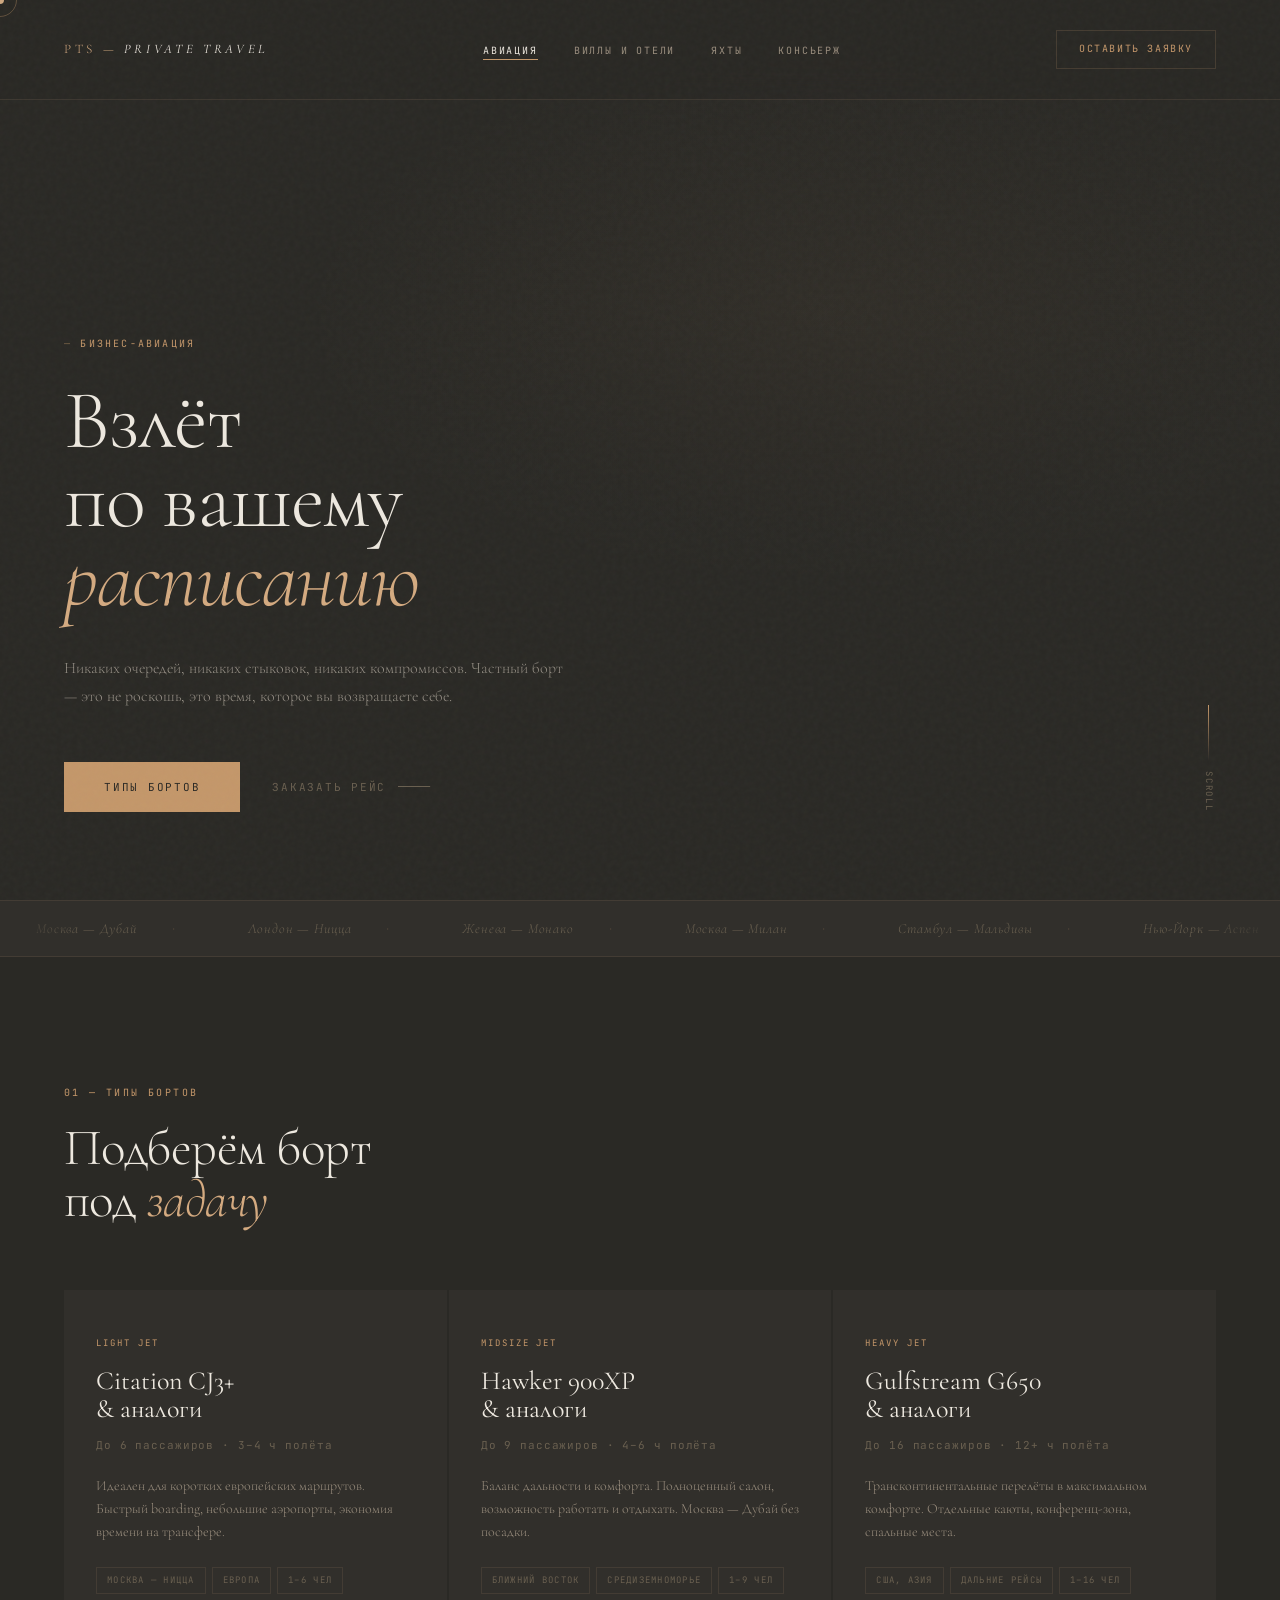
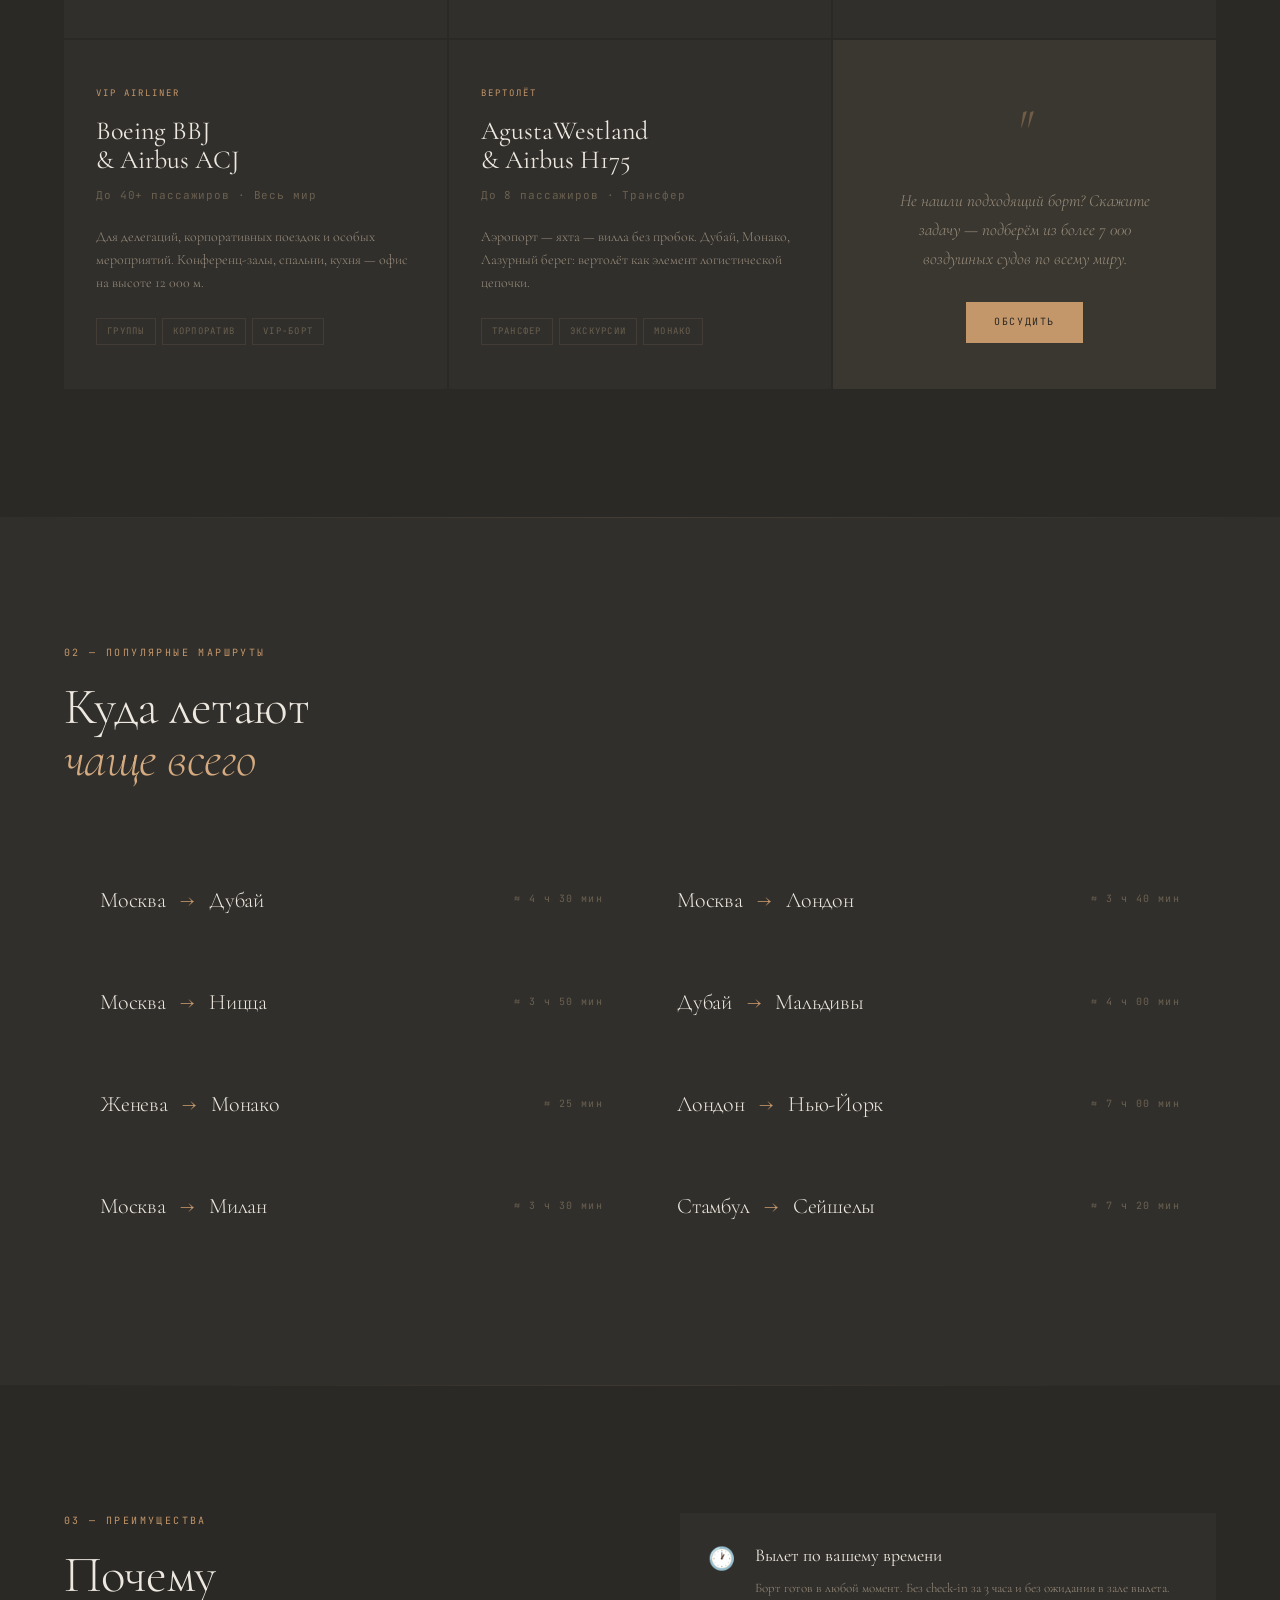
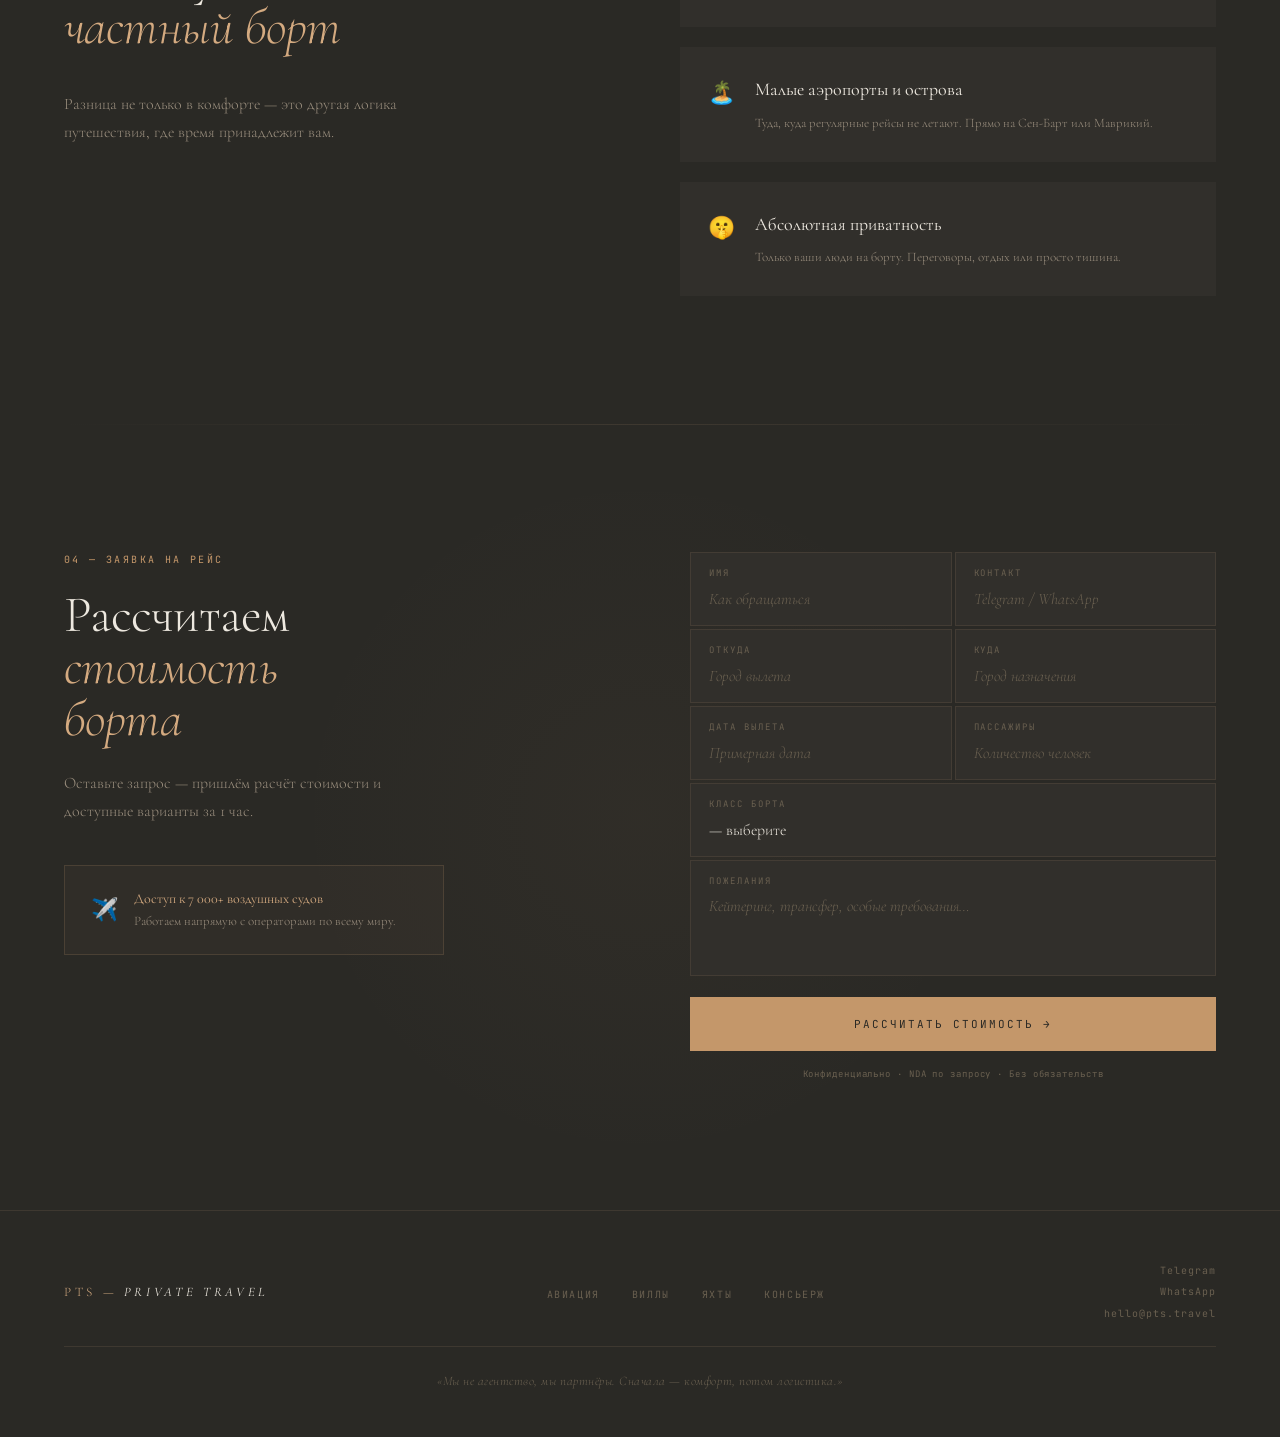
==== aviation.html @ 1ba2e98f "fix hero section" ====
<!DOCTYPE html>
<html lang="ru">
<head>
<meta charset="UTF-8">
<meta name="viewport" content="width=device-width, initial-scale=1.0">
<title>Бизнес-авиация — Private Travel Services</title>
<link rel="stylesheet" href="style.css">
<style>
  .jets-grid {
    display: grid;
    grid-template-columns: repeat(3, 1fr);
    gap: 2px;
    margin-top: 64px;
  }
  .jet-card {
    padding: 44px 32px;
    background: var(--bg2);
    border-top: 2px solid transparent;
    transition: all .4s;
    position: relative;
    overflow: hidden;
  }
  .jet-card::before {
    content: '';
    position: absolute; inset: 0;
    background: radial-gradient(ellipse at 50% 0%, rgba(196,151,106,.06) 0%, transparent 60%);
    opacity: 0; transition: opacity .4s;
  }
  .jet-card:hover { border-top-color: var(--honey); background: var(--bg3); }
  .jet-card:hover::before { opacity: 1; }
  .jet-class {
    font-family: var(--mono);
    font-size: 9px; letter-spacing: .22em;
    text-transform: uppercase;
    color: var(--honey);
    margin-bottom: 16px; display: block;
  }
  .jet-name {
    font-family: var(--serif);
    font-size: 26px; font-weight: 400;
    color: var(--cream-light);
    margin-bottom: 12px; line-height: 1.1;
  }
  .jet-spec {
    font-family: var(--mono);
    font-size: 11px; letter-spacing: .08em;
    color: var(--text-dim);
    margin-bottom: 20px;
  }
  .jet-desc {
    font-size: 14px; font-weight: 300;
    color: var(--text-muted);
    line-height: 1.65;
  }
  .jet-tags {
    display: flex; flex-wrap: wrap; gap: 6px;
    margin-top: 24px;
  }
  .jet-tag {
    font-family: var(--mono);
    font-size: 9px; letter-spacing: .14em;
    text-transform: uppercase;
    color: var(--text-dim);
    border: 1px solid var(--border-dim);
    padding: 5px 10px;
  }
  .routes-grid {
    display: grid;
    grid-template-columns: repeat(2, 1fr);
    gap: 2px;
    margin-top: 64px;
  }
  .route-item {
    padding: 32px 36px;
    background: var(--bg2);
    display: flex; align-items: center;
    justify-content: space-between;
    gap: 20px;
    transition: background .3s;
  }
  .route-item:hover { background: var(--bg3); }
  .route-cities {
    font-family: var(--serif);
    font-size: 22px; font-weight: 300;
    color: var(--cream-light);
    letter-spacing: -.01em;
  }
  .route-cities span {
    color: var(--honey); margin: 0 10px;
    font-style: italic;
  }
  .route-time {
    font-family: var(--mono);
    font-size: 10px; letter-spacing: .14em;
    color: var(--text-dim); white-space: nowrap;
  }
  @media (max-width: 900px) {
    .jets-grid { grid-template-columns: 1fr 1fr; }
    .routes-grid { grid-template-columns: 1fr; }
  }
  @media (max-width: 600px) {
    .jets-grid { grid-template-columns: 1fr; }
  }
</style>
</head>
<body>

<div class="cursor" id="cursor"></div>
<div class="cursor-ring" id="cursor-ring"></div>

<nav id="main-nav">
  <a href="index.html" class="nav-logo">PTS &mdash; <span>Private Travel</span></a>
  <ul class="nav-links">
    <li><a href="aviation.html">Авиация</a></li>
    <li><a href="villas.html">Виллы и отели</a></li>
    <li><a href="yachts.html">Яхты</a></li>
    <li><a href="concierge.html">Консьерж</a></li>
  </ul>
  <a href="#form" class="nav-cta">Оставить заявку</a>
</nav>

<!-- HERO -->
<section class="hero">
  <div class="hero-bg" style="background-image: url('https://images.unsplash.com/photo-1540962351504-03099e0a754b?w=1920&q=80');"></div>
  <span class="hero-label">Бизнес-авиация</span>
  <h1 class="hero-title">Взлёт<br>по вашему<br><em>расписанию</em></h1>
  <p class="hero-sub">Никаких очередей, никаких стыковок, никаких компромиссов. Частный борт — это не роскошь, это время, которое вы возвращаете себе.</p>
  <div class="hero-actions">
    <a href="#jets" class="btn-primary">Типы бортов</a>
    <a href="#form" class="btn-ghost">Заказать рейс</a>
  </div>
  <div class="hero-scroll-indicator">
    <div class="scroll-line"></div>
    <span>Scroll</span>
  </div>
</section>

<div class="marquee-band">
  <div class="marquee-track">
    <span class="marquee-item">Москва — Дубай</span>
    <span class="marquee-item">Лондон — Ницца</span>
    <span class="marquee-item">Женева — Монако</span>
    <span class="marquee-item">Москва — Милан</span>
    <span class="marquee-item">Стамбул — Мальдивы</span>
    <span class="marquee-item">Нью-Йорк — Аспен</span>
    <span class="marquee-item">Москва — Дубай</span>
    <span class="marquee-item">Лондон — Ницца</span>
    <span class="marquee-item">Женева — Монако</span>
    <span class="marquee-item">Москва — Милан</span>
    <span class="marquee-item">Стамбул — Мальдивы</span>
    <span class="marquee-item">Нью-Йорк — Аспен</span>
  </div>
</div>

<!-- JETS -->
<section class="section" id="jets">
  <div class="reveal">
    <span class="section-label">01 &mdash; Типы бортов</span>
    <h2 class="section-title">Подберём борт<br>под <em>задачу</em></h2>
  </div>
  <div class="jets-grid" data-stagger>

    <div class="jet-card reveal">
      <span class="jet-class">Light Jet</span>
      <div class="jet-name">Citation CJ3+<br>& аналоги</div>
      <div class="jet-spec">До 6 пассажиров · 3–4 ч полёта</div>
      <p class="jet-desc">Идеален для коротких европейских маршрутов. Быстрый boarding, небольшие аэропорты, экономия времени на трансфере.</p>
      <div class="jet-tags">
        <span class="jet-tag">Москва — Ницца</span>
        <span class="jet-tag">Европа</span>
        <span class="jet-tag">1–6 чел</span>
      </div>
    </div>

    <div class="jet-card reveal">
      <span class="jet-class">Midsize Jet</span>
      <div class="jet-name">Hawker 900XP<br>& аналоги</div>
      <div class="jet-spec">До 9 пассажиров · 4–6 ч полёта</div>
      <p class="jet-desc">Баланс дальности и комфорта. Полноценный салон, возможность работать и отдыхать. Москва — Дубай без посадки.</p>
      <div class="jet-tags">
        <span class="jet-tag">Ближний Восток</span>
        <span class="jet-tag">Средиземноморье</span>
        <span class="jet-tag">1–9 чел</span>
      </div>
    </div>

    <div class="jet-card reveal">
      <span class="jet-class">Heavy Jet</span>
      <div class="jet-name">Gulfstream G650<br>& аналоги</div>
      <div class="jet-spec">До 16 пассажиров · 12+ ч полёта</div>
      <p class="jet-desc">Трансконтинентальные перелёты в максимальном комфорте. Отдельные каюты, конференц-зона, спальные места.</p>
      <div class="jet-tags">
        <span class="jet-tag">США, Азия</span>
        <span class="jet-tag">Дальние рейсы</span>
        <span class="jet-tag">1–16 чел</span>
      </div>
    </div>

    <div class="jet-card reveal">
      <span class="jet-class">VIP Airliner</span>
      <div class="jet-name">Boeing BBJ<br>& Airbus ACJ</div>
      <div class="jet-spec">До 40+ пассажиров · Весь мир</div>
      <p class="jet-desc">Для делегаций, корпоративных поездок и особых мероприятий. Конференц-залы, спальни, кухня — офис на высоте 12 000 м.</p>
      <div class="jet-tags">
        <span class="jet-tag">Группы</span>
        <span class="jet-tag">Корпоратив</span>
        <span class="jet-tag">VIP-борт</span>
      </div>
    </div>

    <div class="jet-card reveal">
      <span class="jet-class">Вертолёт</span>
      <div class="jet-name">AgustaWestland<br>& Airbus H175</div>
      <div class="jet-spec">До 8 пассажиров · Трансфер</div>
      <p class="jet-desc">Аэропорт — яхта — вилла без пробок. Дубай, Монако, Лазурный берег: вертолёт как элемент логистической цепочки.</p>
      <div class="jet-tags">
        <span class="jet-tag">Трансфер</span>
        <span class="jet-tag">Экскурсии</span>
        <span class="jet-tag">Монако</span>
      </div>
    </div>

    <div class="jet-card reveal" style="background:var(--bg3);display:flex;flex-direction:column;justify-content:center;align-items:center;text-align:center;min-height:280px;">
      <div style="font-family:var(--serif);font-size:48px;font-style:italic;color:var(--honey);opacity:.4;margin-bottom:20px;">"</div>
      <p style="font-family:var(--serif);font-size:17px;font-weight:300;font-style:italic;color:var(--text-muted);line-height:1.7;padding:0 20px;">Не нашли подходящий борт? Скажите задачу — подберём из более 7 000 воздушных судов по всему миру.</p>
      <a href="#form" class="btn-primary" style="margin-top:28px;font-size:10px;padding:12px 28px;">Обсудить</a>
    </div>

  </div>
</section>

<!-- ROUTES -->
<section class="section section-alt" id="routes">
  <div class="reveal">
    <span class="section-label">02 &mdash; Популярные маршруты</span>
    <h2 class="section-title">Куда летают<br><em>чаще всего</em></h2>
  </div>
  <div class="routes-grid" data-stagger>
    <div class="route-item reveal"><div class="route-cities">Москва <span>→</span> Дубай</div><div class="route-time">≈ 4 ч 30 мин</div></div>
    <div class="route-item reveal"><div class="route-cities">Москва <span>→</span> Лондон</div><div class="route-time">≈ 3 ч 40 мин</div></div>
    <div class="route-item reveal"><div class="route-cities">Москва <span>→</span> Ницца</div><div class="route-time">≈ 3 ч 50 мин</div></div>
    <div class="route-item reveal"><div class="route-cities">Дубай <span>→</span> Мальдивы</div><div class="route-time">≈ 4 ч 00 мин</div></div>
    <div class="route-item reveal"><div class="route-cities">Женева <span>→</span> Монако</div><div class="route-time">≈ 25 мин</div></div>
    <div class="route-item reveal"><div class="route-cities">Лондон <span>→</span> Нью-Йорк</div><div class="route-time">≈ 7 ч 00 мин</div></div>
    <div class="route-item reveal"><div class="route-cities">Москва <span>→</span> Милан</div><div class="route-time">≈ 3 ч 30 мин</div></div>
    <div class="route-item reveal"><div class="route-cities">Стамбул <span>→</span> Сейшелы</div><div class="route-time">≈ 7 ч 20 мин</div></div>
  </div>
</section>

<!-- ADVANTAGES -->
<section class="section" id="adv">
  <div style="display:grid;grid-template-columns:1fr 1fr;gap:80px;align-items:start;" class="reveal">
    <div>
      <span class="section-label">03 &mdash; Преимущества</span>
      <h2 class="section-title" style="margin-bottom:36px;">Почему<br><em>частный борт</em></h2>
      <p style="font-size:16px;font-weight:300;color:var(--text-muted);line-height:1.75;max-width:380px;">Разница не только в комфорте — это другая логика путешествия, где время принадлежит вам.</p>
    </div>
    <div style="display:flex;flex-direction:column;gap:20px;">
      <div style="display:flex;gap:20px;align-items:flex-start;padding:28px;background:var(--bg2);">
        <div style="font-size:22px;flex-shrink:0;">🕐</div>
        <div>
          <div style="font-family:var(--serif);font-size:18px;color:var(--cream-light);margin-bottom:8px;">Вылет по вашему времени</div>
          <div style="font-size:13px;font-weight:300;color:var(--text-muted);line-height:1.6;">Борт готов в любой момент. Без check-in за 3 часа и без ожидания в зале вылета.</div>
        </div>
      </div>
      <div style="display:flex;gap:20px;align-items:flex-start;padding:28px;background:var(--bg2);">
        <div style="font-size:22px;flex-shrink:0;">🏝️</div>
        <div>
          <div style="font-family:var(--serif);font-size:18px;color:var(--cream-light);margin-bottom:8px;">Малые аэропорты и острова</div>
          <div style="font-size:13px;font-weight:300;color:var(--text-muted);line-height:1.6;">Туда, куда регулярные рейсы не летают. Прямо на Сен-Барт или Маврикий.</div>
        </div>
      </div>
      <div style="display:flex;gap:20px;align-items:flex-start;padding:28px;background:var(--bg2);">
        <div style="font-size:22px;flex-shrink:0;">🤫</div>
        <div>
          <div style="font-family:var(--serif);font-size:18px;color:var(--cream-light);margin-bottom:8px;">Абсолютная приватность</div>
          <div style="font-size:13px;font-weight:300;color:var(--text-muted);line-height:1.6;">Только ваши люди на борту. Переговоры, отдых или просто тишина.</div>
        </div>
      </div>
    </div>
  </div>
</section>

<!-- FORM -->
<section class="form-section" id="form">
  <div class="form-layout">
    <div class="form-left reveal">
      <span class="section-label">04 &mdash; Заявка на рейс</span>
      <h2 class="section-title">Рассчитаем<br><em>стоимость<br>борта</em></h2>
      <p>Оставьте запрос — пришлём расчёт стоимости и доступные варианты за 1 час.</p>
      <div class="form-badge">
        <div class="form-badge-icon">✈️</div>
        <div class="form-badge-text">
          <strong>Доступ к 7 000+ воздушных судов</strong>
          Работаем напрямую с операторами по всему миру.
        </div>
      </div>
    </div>
    <div>
      <form id="contactForm">
        <div class="form-row">
          <div class="field-group">
            <label class="field-label" for="name">Имя</label>
            <input type="text" id="name" name="name" placeholder="Как обращаться" required>
          </div>
          <div class="field-group">
            <label class="field-label" for="contact">Контакт</label>
            <input type="text" id="contact" name="contact" placeholder="Telegram / WhatsApp" required>
          </div>
        </div>
        <div class="form-row">
          <div class="field-group">
            <label class="field-label" for="from">Откуда</label>
            <input type="text" id="from" name="from" placeholder="Город вылета">
          </div>
          <div class="field-group">
            <label class="field-label" for="to">Куда</label>
            <input type="text" id="to" name="to" placeholder="Город назначения">
          </div>
        </div>
        <div class="form-row">
          <div class="field-group">
            <label class="field-label" for="dates">Дата вылета</label>
            <input type="text" id="dates" name="dates" placeholder="Примерная дата">
          </div>
          <div class="field-group">
            <label class="field-label" for="pax">Пассажиры</label>
            <input type="text" id="pax" name="pax" placeholder="Количество человек">
          </div>
        </div>
        <div class="field-group">
          <label class="field-label" for="jclass">Класс борта</label>
          <select id="jclass" name="jclass">
            <option value="" disabled selected>— выберите</option>
            <option>Light Jet (до 6 чел)</option>
            <option>Midsize Jet (до 9 чел)</option>
            <option>Heavy Jet (до 16 чел)</option>
            <option>VIP Airliner (16+)</option>
            <option>Вертолёт</option>
            <option>Помогите подобрать</option>
          </select>
        </div>
        <div class="field-group">
          <label class="field-label" for="wishes">Пожелания</label>
          <textarea id="wishes" name="wishes" placeholder="Кейтеринг, трансфер, особые требования…"></textarea>
        </div>
        <button type="submit" class="btn-submit">Рассчитать стоимость →</button>
        <p class="form-fine">Конфиденциально · NDA по запросу · Без обязательств</p>
      </form>
      <div class="form-success" id="formSuccess">
        <h3>Заявка принята</h3>
        <p>Менеджер свяжется с вами в течение часа.<br>Спасибо, что выбрали нас.</p>
      </div>
    </div>
  </div>
</section>

<!-- FOOTER -->
<footer>
  <a href="index.html" class="footer-logo">PTS &mdash; <span>Private Travel</span></a>
  <ul class="footer-nav">
    <li><a href="aviation.html">Авиация</a></li>
    <li><a href="villas.html">Виллы</a></li>
    <li><a href="yachts.html">Яхты</a></li>
    <li><a href="concierge.html">Консьерж</a></li>
  </ul>
  <div class="footer-contacts">
    <a href="https://t.me/pts">Telegram</a>
    <a href="https://wa.me/79000000000">WhatsApp</a>
    <a href="mailto:hello@pts.travel">hello@pts.travel</a>
  </div>
  <p class="footer-tagline">«Мы не агентство, мы партнёры. Сначала — комфорт, потом логистика.»</p>
</footer>

<script src="shared.js"></script>
</body>
</html>
---- style.css ----
/* =============================================
   PTS — Private Travel Services
   Shared Design System
   Palette: Charcoal / Warm Brown / Dark Mocha / Honey / Cream
   ============================================= */

@import url('https://fonts.googleapis.com/css2?family=Cormorant+Garamond:ital,wght@0,300;0,400;0,600;1,300;1,400;1,600&family=Tenor+Sans&family=JetBrains+Mono:wght@300;400&display=swap');

:root {
  /* Palette from image */
  --charcoal:   #2f2e2b;
  --mocha:      #4a3f32;
  --brown:      #7a6550;
  --honey:      #c4976a;
  --cream:      #d8cfc2;
  --cream-light:#ede8df;

  /* Semantic */
  --bg:         #2a2925;
  --bg2:        #312f2b;
  --bg3:        #3a3730;
  --surface:    #403d37;
  --accent:     var(--honey);
  --accent-lt:  #d4aa80;
  --text:       var(--cream-light);
  --text-muted: #9a8e7e;
  --text-dim:   #6a6050;
  --border:     rgba(196,151,106,0.18);
  --border-dim: rgba(122,101,80,0.25);

  /* Type */
  --serif: 'Cormorant Garamond', Georgia, serif;
  --sans:  'Tenor Sans', sans-serif;
  --mono:  'JetBrains Mono', monospace;
}

*, *::before, *::after { box-sizing: border-box; margin: 0; padding: 0; }
html { scroll-behavior: smooth; }

body {
  background: var(--bg);
  color: var(--text);
  font-family: var(--serif);
  font-size: 18px;
  line-height: 1.65;
  overflow-x: hidden;
  cursor: none;
}

/* CURSOR */
.cursor {
  position: fixed;
  width: 8px; height: 8px;
  background: var(--honey);
  border-radius: 50%;
  pointer-events: none;
  z-index: 9999;
  transform: translate(-50%,-50%);
  transition: width .25s, height .25s;
  mix-blend-mode: screen;
}
.cursor-ring {
  position: fixed;
  width: 34px; height: 34px;
  border: 1px solid rgba(196,151,106,.35);
  border-radius: 50%;
  pointer-events: none;
  z-index: 9998;
  transform: translate(-50%,-50%);
}

/* NOISE */
body::before {
  content: '';
  position: fixed; inset: 0;
  background-image: url("data:image/svg+xml,%3Csvg viewBox='0 0 200 200' xmlns='http://www.w3.org/2000/svg'%3E%3Cfilter id='n'%3E%3CfeTurbulence type='fractalNoise' baseFrequency='.85' numOctaves='4' stitchTiles='stitch'/%3E%3C/filter%3E%3Crect width='100%25' height='100%25' filter='url(%23n)'/%3E%3C/svg%3E");
  opacity: .028;
  pointer-events: none;
  z-index: 9000;
}

/* ── NAV ── */
nav {
  position: fixed;
  top: 0; left: 0; right: 0;
  z-index: 200;
  display: flex;
  align-items: center;
  justify-content: space-between;
  padding: 30px 64px;
  transition: background .4s, padding .4s, border-color .4s, backdrop-filter .4s;
  border-bottom: 1px solid var(--border-dim);
  background: rgba(42,41,37,.6);
  backdrop-filter: blur(14px);
}
nav.scrolled {
  background: rgba(42,41,37,.94);
  backdrop-filter: blur(24px);
  padding: 18px 64px;
  border-bottom-color: rgba(122,101,80,.45);
}

.nav-logo {
  font-family: var(--serif);
  font-size: 13px;
  font-weight: 300;
  letter-spacing: .28em;
  text-transform: uppercase;
  color: var(--accent-lt);
  text-decoration: none;
  line-height: 1;
}
.nav-logo span { font-style: italic; color: var(--cream-light); font-weight: 400; }

.nav-links {
  display: flex;
  align-items: center;
  gap: 36px;
  list-style: none;
}
.nav-links a {
  font-family: var(--mono);
  font-size: 10px;
  letter-spacing: .18em;
  text-transform: uppercase;
  color: var(--text-muted);
  text-decoration: none;
  transition: color .3s;
  position: relative;
}
.nav-links a::after {
  content: '';
  position: absolute;
  bottom: -3px; left: 0;
  width: 0; height: 1px;
  background: var(--honey);
  transition: width .3s;
}
.nav-links a:hover, .nav-links a.active { color: var(--cream-light); }
.nav-links a:hover::after, .nav-links a.active::after { width: 100%; }

.nav-cta {
  font-family: var(--mono);
  font-size: 10px;
  letter-spacing: .16em;
  text-transform: uppercase;
  color: var(--honey);
  text-decoration: none;
  border: 1px solid var(--border);
  padding: 10px 22px;
  transition: all .3s;
  position: relative;
  overflow: hidden;
}
.nav-cta::before {
  content: '';
  position: absolute; inset: 0;
  background: var(--honey);
  transform: translateX(-100%);
  transition: transform .3s ease;
  z-index: -1;
}
.nav-cta:hover { color: var(--bg); }
.nav-cta:hover::before { transform: translateX(0); }

/* HAMBURGER mobile */
.nav-burger {
  display: none;
  flex-direction: column;
  gap: 5px;
  cursor: none;
  padding: 4px;
}
.nav-burger span {
  display: block; width: 24px; height: 1px;
  background: var(--text-muted);
  transition: all .3s;
}

/* ── HERO ── */
.hero {
  position: relative;
  height: 100vh; min-height: 680px;
  display: flex; flex-direction: column;
  justify-content: flex-end;
  padding: 0 64px 88px;
  overflow: hidden;
}
.hero-bg {
  position: absolute; inset: 0;
  background-size: cover;
  background-position: center;
  background-repeat: no-repeat;
}
.hero-bg::after {
  content: '';
  position: absolute; inset: 0;
  background:
    linear-gradient(180deg, rgba(42,41,37,.25) 0%, rgba(42,41,37,.1) 35%, rgba(42,41,37,.6) 70%, var(--bg) 100%),
    radial-gradient(ellipse 70% 50% at 65% 35%, rgba(196,151,106,.05) 0%, transparent 60%);
}

.hero-label {
  font-family: var(--mono);
  font-size: 10px;
  letter-spacing: .22em;
  text-transform: uppercase;
  color: var(--honey);
  margin-bottom: 28px;
  opacity: 0;
  animation: fadeUp .8s .3s forwards;
}
.hero-label::before { content: '— '; opacity: .5; }

.hero-title {
  font-family: var(--serif);
  font-size: clamp(48px, 6.5vw, 104px);
  font-weight: 300;
  line-height: .95;
  letter-spacing: -.015em;
  color: var(--cream-light);
  margin-bottom: 36px;
  max-width: 780px;
  opacity: 0;
  animation: fadeUp .9s .5s forwards;
}
.hero-title em { font-style: italic; color: var(--accent-lt); }

.hero-sub {
  font-size: 16px;
  font-weight: 300;
  line-height: 1.75;
  color: rgba(216,207,194,.6);
  max-width: 500px;
  margin-bottom: 52px;
  opacity: 0;
  animation: fadeUp .9s .7s forwards;
}

.hero-actions {
  display: flex; align-items: center; gap: 32px;
  opacity: 0;
  animation: fadeUp .9s .9s forwards;
}

.btn-primary {
  display: inline-block;
  font-family: var(--mono);
  font-size: 11px;
  letter-spacing: .16em;
  text-transform: uppercase;
  color: var(--bg);
  background: var(--honey);
  text-decoration: none;
  padding: 16px 40px;
  transition: all .3s;
}
.btn-primary:hover { background: var(--accent-lt); transform: translateY(-2px); }

.btn-ghost {
  font-family: var(--mono);
  font-size: 11px;
  letter-spacing: .16em;
  text-transform: uppercase;
  color: var(--text-dim);
  text-decoration: none;
  display: flex; align-items: center; gap: 12px;
  transition: color .3s;
}
.btn-ghost:hover { color: var(--cream); }
.btn-ghost::after {
  content: '';
  display: block; width: 48px; height: 1px;
  background: currentColor;
  transform: scaleX(.67);
  transform-origin: left center;
  transition: transform .3s;
}
.btn-ghost:hover::after { transform: scaleX(1); }

.hero-scroll-indicator {
  position: absolute;
  right: 64px; bottom: 88px;
  display: flex; flex-direction: column; align-items: center; gap: 10px;
  opacity: 0;
  animation: fadeIn 1s 1.2s forwards;
}
.hero-scroll-indicator span {
  font-family: var(--mono);
  font-size: 9px;
  letter-spacing: .2em;
  text-transform: uppercase;
  color: var(--text-dim);
  writing-mode: vertical-rl;
}
.scroll-line {
  width: 1px; height: 56px;
  background: linear-gradient(to bottom, var(--honey), transparent);
  animation: scrollPulse 2s ease-in-out infinite;
}

/* ── MARQUEE ── */
.marquee-band {
  overflow: hidden;
  border-top: 1px solid var(--border-dim);
  border-bottom: 1px solid var(--border-dim);
  padding: 16px 0;
  background: var(--bg2);
  position: relative;
}
.marquee-band::before,
.marquee-band::after {
  content: '';
  position: absolute; top: 0; bottom: 0;
  width: 80px; z-index: 2; pointer-events: none;
}
.marquee-band::before { left: 0; background: linear-gradient(to right, var(--bg2), transparent); }
.marquee-band::after  { right: 0; background: linear-gradient(to left,  var(--bg2), transparent); }

.marquee-track {
  display: flex; gap: 0;
  animation: marquee 32s linear infinite;
  width: max-content;
}
.marquee-item {
  white-space: nowrap;
  font-family: var(--serif);
  font-style: italic;
  font-size: 14px;
  font-weight: 300;
  color: var(--text-dim);
  letter-spacing: .06em;
  padding: 0 36px;
  display: flex; align-items: center; gap: 36px;
}
.marquee-item::after {
  content: '◆';
  font-size: 5px;
  color: var(--honey);
  opacity: .5;
}

/* ── SECTION COMMONS ── */
.section {
  padding: 128px 64px;
  position: relative;
}
.section + .section::before,
.section-sep::before {
  content: '';
  position: absolute;
  top: 0; left: 64px; right: 64px;
  height: 1px;
  background: linear-gradient(to right, transparent, var(--border-dim), transparent);
}
.section-alt { background: var(--bg2); }
.section-alt::before { left: 0 !important; right: 0 !important; }

.section-label {
  display: block;
  font-family: var(--mono);
  font-size: 10px;
  letter-spacing: .24em;
  text-transform: uppercase;
  color: var(--honey);
  margin-bottom: 20px;
}
.section-title {
  font-family: var(--serif);
  font-size: clamp(36px, 4vw, 68px);
  font-weight: 300;
  line-height: 1.02;
  letter-spacing: -.01em;
  color: var(--cream-light);
}
.section-title em { font-style: italic; color: var(--accent-lt); }

/* ── SERVICES GRID (index) ── */
.services-grid {
  display: grid;
  grid-template-columns: repeat(4, 1fr);
  gap: 2px;
  margin-top: 72px;
}
.service-card {
  position: relative;
  padding: 52px 36px 44px;
  background: var(--bg2);
  border-top: 2px solid transparent;
  transition: all .4s;
  text-decoration: none;
  display: flex; flex-direction: column;
  min-height: 340px;
  overflow: hidden;
}
.service-card::before {
  content: '';
  position: absolute; inset: 0;
  background: radial-gradient(ellipse at 50% 0%, rgba(196,151,106,.07) 0%, transparent 65%);
  opacity: 0; transition: opacity .4s;
}
.service-card:hover { border-top-color: var(--honey); background: var(--bg3); }
.service-card:hover::before { opacity: 1; }

.service-card-num {
  font-family: var(--mono);
  font-size: 10px;
  letter-spacing: .2em;
  color: var(--text-dim);
  margin-bottom: 36px;
}
.service-card-icon {
  font-size: 32px;
  margin-bottom: 20px;
  display: block;
}
.service-card-name {
  font-family: var(--serif);
  font-size: 24px;
  font-weight: 400;
  color: var(--cream-light);
  margin-bottom: 16px;
  line-height: 1.15;
}
.service-card-desc {
  font-size: 14px;
  font-weight: 300;
  color: var(--text-muted);
  line-height: 1.65;
  flex: 1;
}
.service-card-link {
  margin-top: 32px;
  font-family: var(--mono);
  font-size: 10px;
  letter-spacing: .16em;
  text-transform: uppercase;
  color: var(--honey);
  display: flex; align-items: center; gap: 10px;
  transition: gap .3s;
}
.service-card:hover .service-card-link { gap: 18px; }
.service-card-link::after { content: '→'; }

/* ── WHY GRID ── */
.why-grid {
  display: grid;
  grid-template-columns: repeat(3, 1fr);
  gap: 2px;
  margin-top: 64px;
}
.why-item {
  padding: 40px 32px;
  background: var(--bg);
  transition: background .3s;
}
.why-item:hover { background: var(--bg3); }
.why-item svg { width: 28px; height: 28px; margin-bottom: 20px; }
.why-item-title {
  font-family: var(--serif);
  font-size: 18px;
  font-weight: 400;
  color: var(--cream-light);
  margin-bottom: 10px;
}
.why-item-text {
  font-size: 13px;
  font-weight: 300;
  color: var(--text-muted);
  line-height: 1.6;
}

/* ── FORM SECTION ── */
.form-section {
  padding: 128px 64px;
  position: relative;
  overflow: hidden;
}
.form-section::before {
  content: '';
  position: absolute; top: 0; left: 64px; right: 64px;
  height: 1px;
  background: linear-gradient(to right, transparent, var(--border-dim), transparent);
}
.form-section::after {
  content: '';
  position: absolute;
  top: 50%; left: 50%;
  transform: translate(-50%,-50%);
  width: 700px; height: 700px;
  background: radial-gradient(circle, rgba(196,151,106,.04) 0%, transparent 70%);
  pointer-events: none;
}

.form-layout {
  display: grid;
  grid-template-columns: 1fr 1fr;
  gap: 100px;
  align-items: start;
}

.form-left { position: relative; z-index: 1; }
.form-left .section-title { margin-bottom: 24px; }
.form-left p {
  font-size: 16px; font-weight: 300;
  color: var(--text-muted);
  line-height: 1.75;
  margin-bottom: 40px;
  max-width: 380px;
}

.form-badge {
  display: flex; align-items: center; gap: 16px;
  padding: 22px 26px;
  border: 1px solid var(--border);
  background: rgba(196,151,106,.04);
  max-width: 380px;
}
.form-badge-icon { font-size: 22px; flex-shrink: 0; }
.form-badge-text { font-size: 13px; font-weight: 300; color: var(--text-muted); line-height: 1.5; }
.form-badge-text strong {
  display: block; font-weight: 400;
  color: var(--accent-lt); font-size: 14px;
  margin-bottom: 3px;
}

form { display: flex; flex-direction: column; gap: 3px; position: relative; z-index: 1; }

.field-group { display: flex; flex-direction: column; }
.field-label {
  font-family: var(--mono);
  font-size: 9px; letter-spacing: .22em;
  text-transform: uppercase;
  color: var(--text-dim);
  padding: 13px 18px 0;
  background: var(--bg2);
  border: 1px solid var(--border-dim);
  border-bottom: none;
  transition: border-color .3s, color .3s;
}
.field-group:focus-within .field-label {
  color: var(--honey);
  border-color: var(--border);
}

input, textarea, select {
  background: var(--bg2);
  border: 1px solid var(--border-dim);
  border-top: none;
  color: var(--cream-light);
  font-family: var(--serif);
  font-size: 16px; font-weight: 300;
  padding: 8px 18px 16px;
  outline: none; width: 100%;
  transition: border-color .3s;
  -webkit-appearance: none; appearance: none;
}
input:focus, textarea:focus, select:focus { border-color: var(--border); }
textarea { resize: none; min-height: 88px; }
input::placeholder, textarea::placeholder { color: var(--text-dim); font-style: italic; }
select { cursor: none; }
select option { background: var(--bg2); color: var(--cream-light); }

.form-row { display: grid; grid-template-columns: 1fr 1fr; gap: 3px; }

.btn-submit {
  margin-top: 18px;
  background: var(--honey);
  color: var(--bg);
  border: none;
  font-family: var(--mono);
  font-size: 11px; letter-spacing: .18em;
  text-transform: uppercase;
  padding: 20px 40px;
  cursor: none; width: 100%;
  transition: all .3s;
}
.btn-submit:hover { background: var(--accent-lt); transform: translateY(-2px); }

.form-fine {
  font-family: var(--mono);
  font-size: 9px; letter-spacing: .1em;
  color: var(--text-dim);
  text-align: center;
  margin-top: 14px; line-height: 1.5;
}

.form-success {
  display: none;
  text-align: center;
  padding: 60px 40px;
  border: 1px solid var(--border);
  background: var(--bg2);
}
.form-success.show { display: block; }
.form-success h3 {
  font-family: var(--serif);
  font-size: 32px; font-weight: 300;
  color: var(--cream-light); margin-bottom: 16px;
}
.form-success p { font-size: 15px; font-weight: 300; color: var(--text-muted); }

/* ── FOOTER ── */
footer {
  padding: 52px 64px 44px;
  border-top: 1px solid var(--border-dim);
  display: flex; align-items: center;
  justify-content: space-between;
  flex-wrap: wrap; gap: 24px;
}
.footer-logo {
  font-family: var(--serif);
  font-size: 13px; font-weight: 300;
  letter-spacing: .28em; text-transform: uppercase;
  color: var(--accent-lt); text-decoration: none;
}
.footer-logo span { font-style: italic; color: var(--cream-light); font-weight: 400; }

.footer-nav {
  display: flex; gap: 32px; list-style: none;
}
.footer-nav a {
  font-family: var(--mono);
  font-size: 10px; letter-spacing: .16em;
  text-transform: uppercase;
  color: var(--text-dim); text-decoration: none;
  transition: color .3s;
}
.footer-nav a:hover { color: var(--honey); }

.footer-contacts {
  display: flex; flex-direction: column;
  align-items: flex-end; gap: 5px;
}
.footer-contacts a {
  font-family: var(--mono);
  font-size: 10px; letter-spacing: .1em;
  color: var(--text-dim); text-decoration: none;
  transition: color .3s;
}
.footer-contacts a:hover { color: var(--honey); }

.footer-tagline {
  width: 100%;
  text-align: center;
  padding-top: 24px;
  border-top: 1px solid var(--border-dim);
  font-family: var(--serif);
  font-size: 13px; font-style: italic;
  font-weight: 300; color: var(--text-dim);
  letter-spacing: .04em;
}

/* ── ANIMATIONS ── */
@keyframes fadeUp {
  from { opacity: 0; transform: translateY(22px); }
  to   { opacity: 1; transform: translateY(0); }
}
@keyframes fadeIn {
  from { opacity: 0; }
  to   { opacity: 1; }
}
@keyframes scrollPulse {
  0%,100% { opacity: .3; }
  50%      { opacity: 1; }
}
@keyframes marquee {
  from { transform: translateX(0); }
  to   { transform: translateX(-50%); }
}

/* REVEAL */
.reveal {
  opacity: 0;
  transform: translateY(28px);
  transition: opacity .7s ease, transform .7s ease;
}
.reveal.visible { opacity: 1; transform: translateY(0); }
.reveal-delay-1 { transition-delay: .1s; }
.reveal-delay-2 { transition-delay: .2s; }
.reveal-delay-3 { transition-delay: .3s; }
.reveal-delay-4 { transition-delay: .4s; }

/* ── RESPONSIVE ── */
@media (max-width: 1100px) {
  nav, nav.scrolled { padding-left: 36px; padding-right: 36px; }
  .hero { padding: 0 36px 72px; }
  .section { padding: 96px 36px; }
  .form-section { padding: 96px 36px; }
  .form-section::before { left: 36px; right: 36px; }
  footer { padding: 44px 36px 36px; }
  .services-grid { grid-template-columns: repeat(2, 1fr); }
  .why-grid { grid-template-columns: repeat(2, 1fr); }
  .section + .section::before { left: 36px; right: 36px; }
  .hero-scroll-indicator { right: 36px; }
}
@media (max-width: 860px) {
  .nav-links { display: none; }
  .nav-burger { display: flex; }
  .form-layout { grid-template-columns: 1fr; gap: 56px; }
  .form-row { grid-template-columns: 1fr; }
  body { cursor: auto; }
  .cursor, .cursor-ring { display: none !important; }
  select, .btn-submit, .nav-burger { cursor: pointer; }
}
@media (max-width: 640px) {
  .services-grid { grid-template-columns: 1fr; }
  .why-grid { grid-template-columns: 1fr; }
  .hero-title { font-size: 42px; }
  .hero-actions { flex-direction: column; align-items: flex-start; }
  footer { flex-direction: column; align-items: flex-start; }
  .footer-contacts { align-items: flex-start; }
  .footer-nav { flex-wrap: wrap; gap: 16px; }
  .hero-scroll-indicator { display: none; }
  nav { padding-top: 16px; padding-bottom: 16px; }
  nav.scrolled { padding-top: 12px; padding-bottom: 12px; }
}
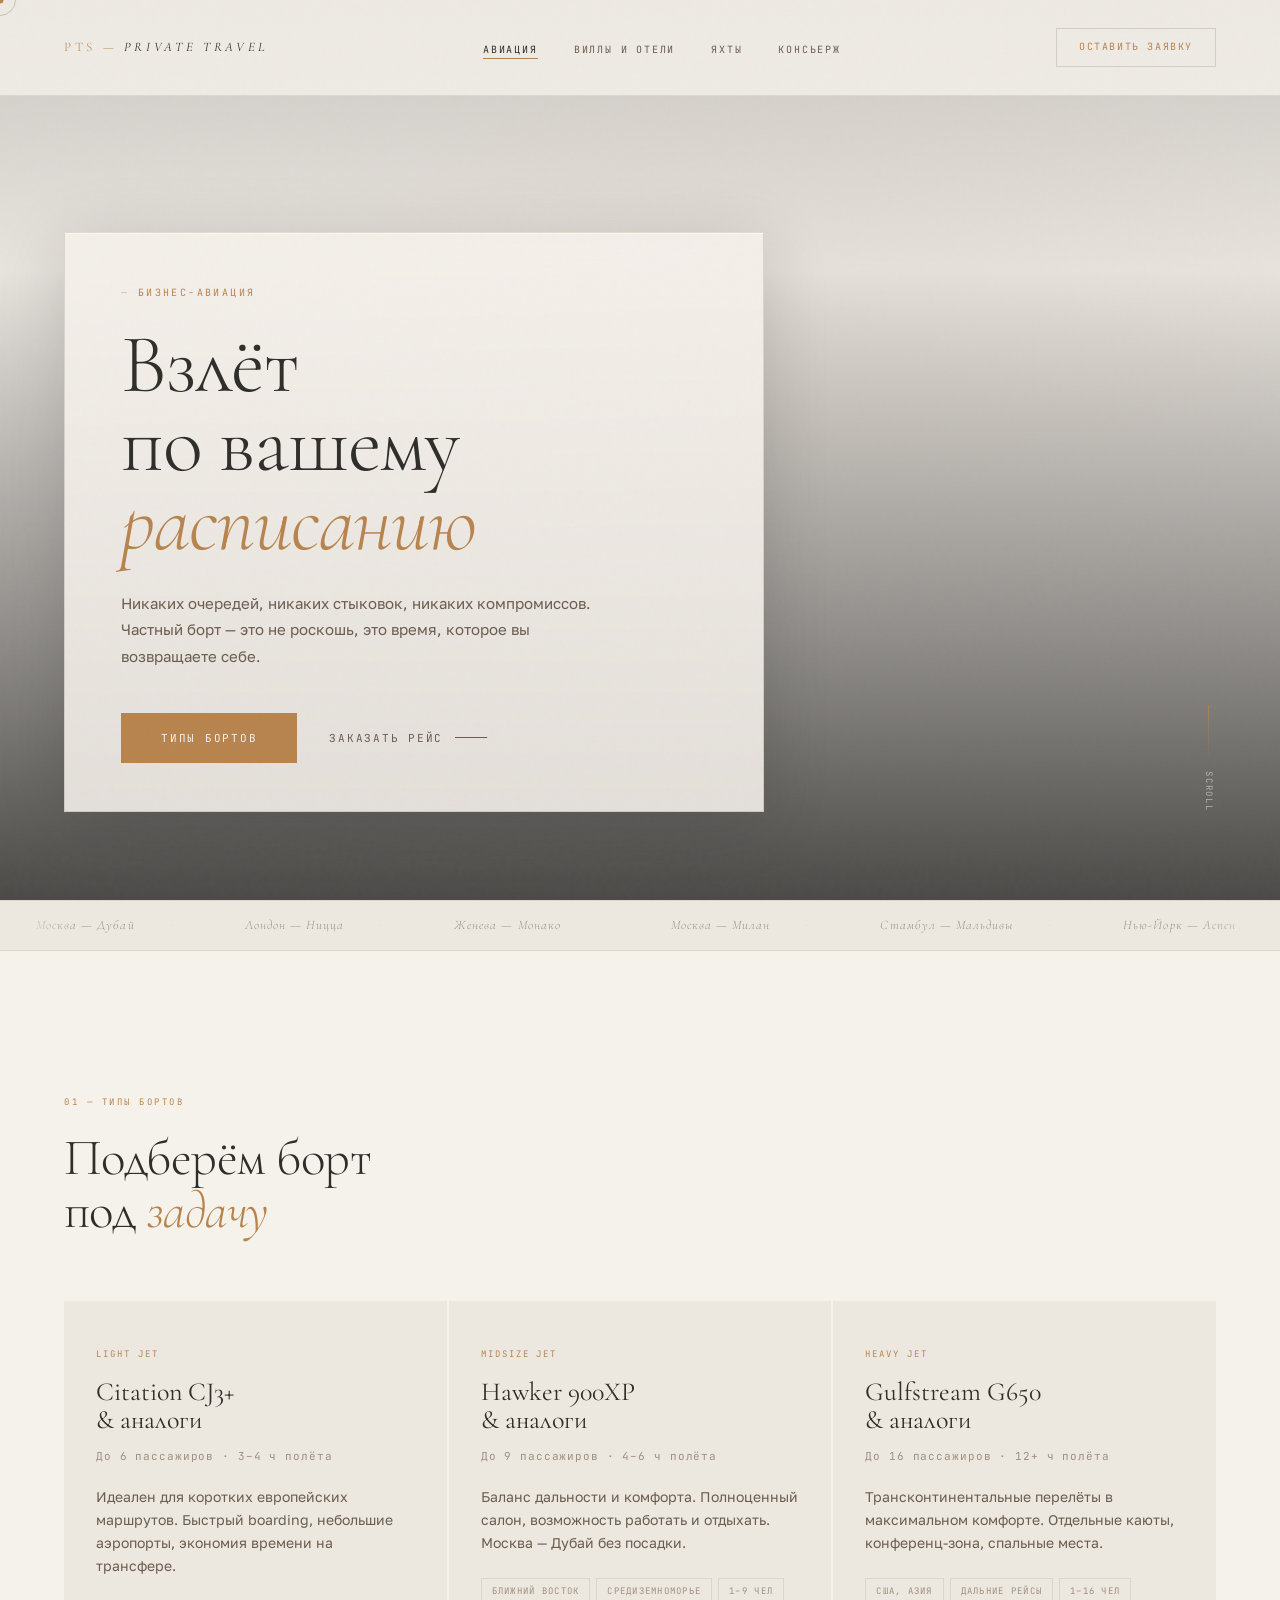
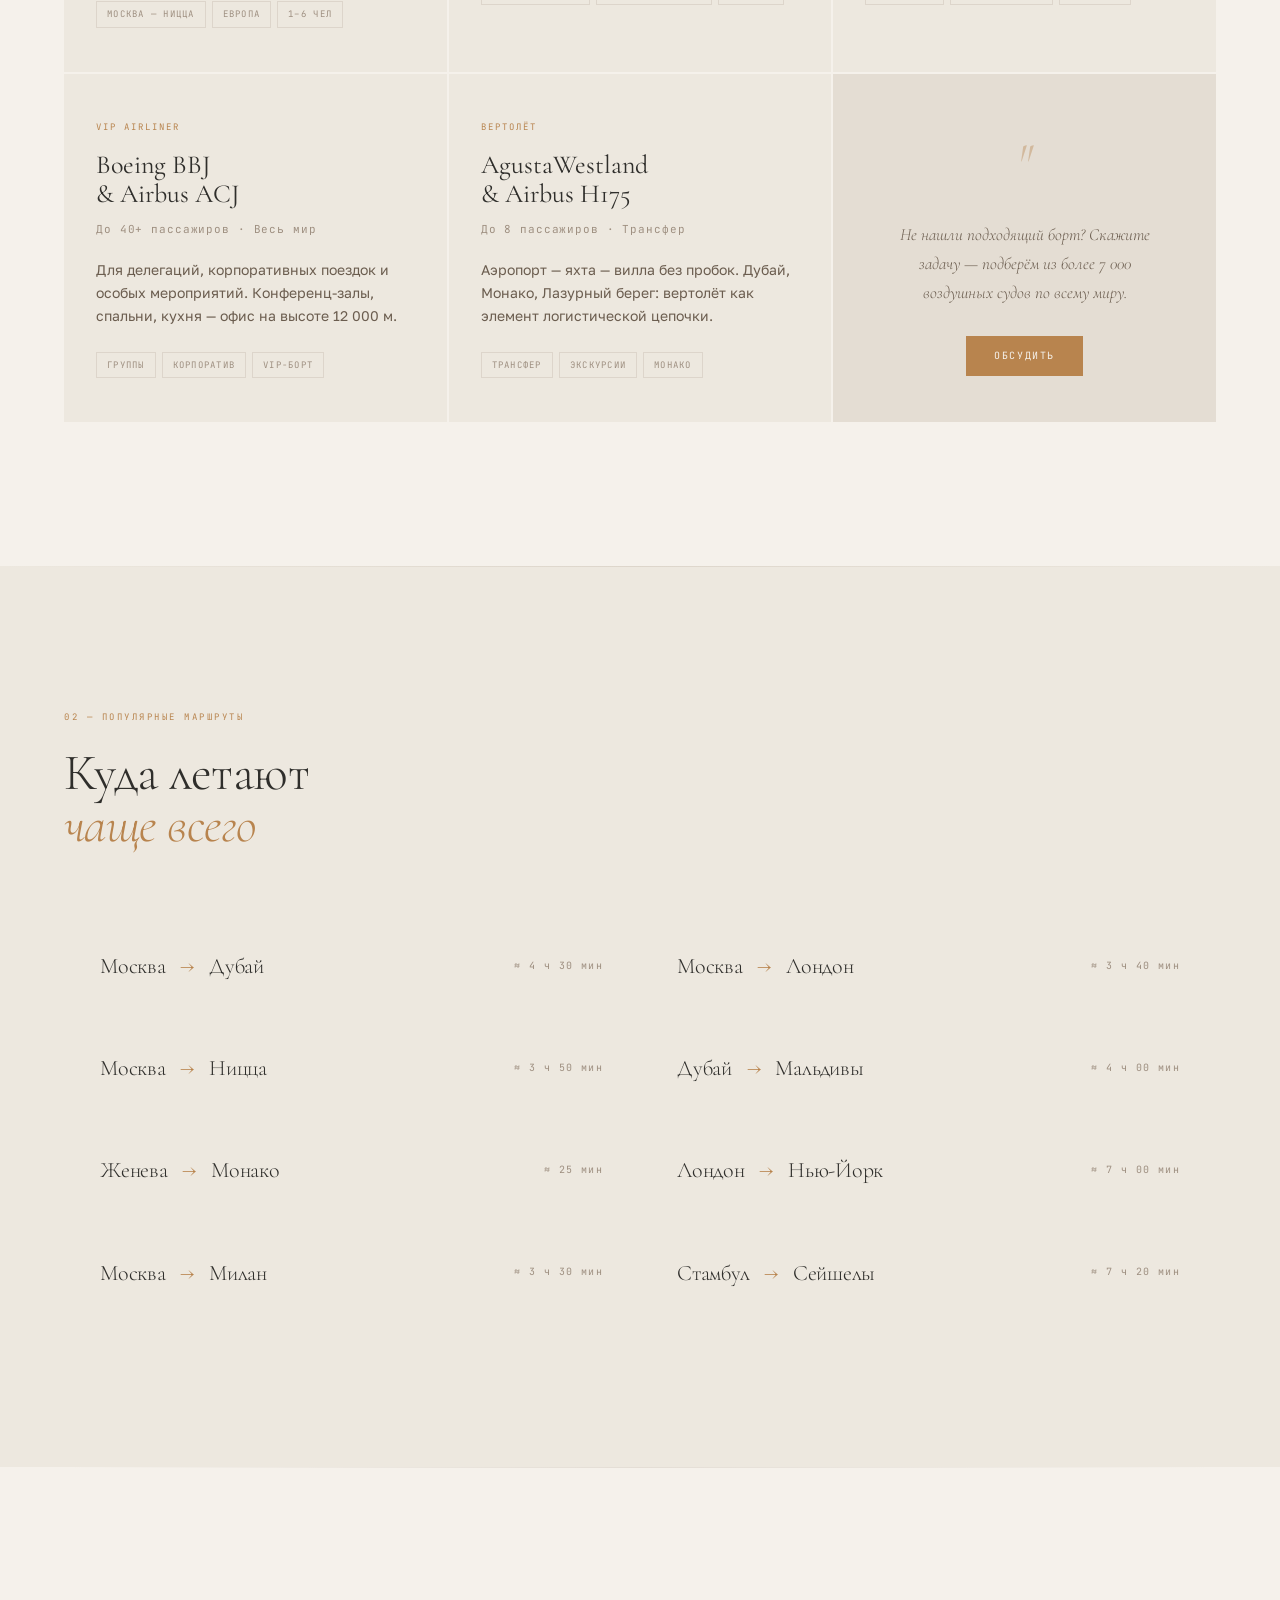
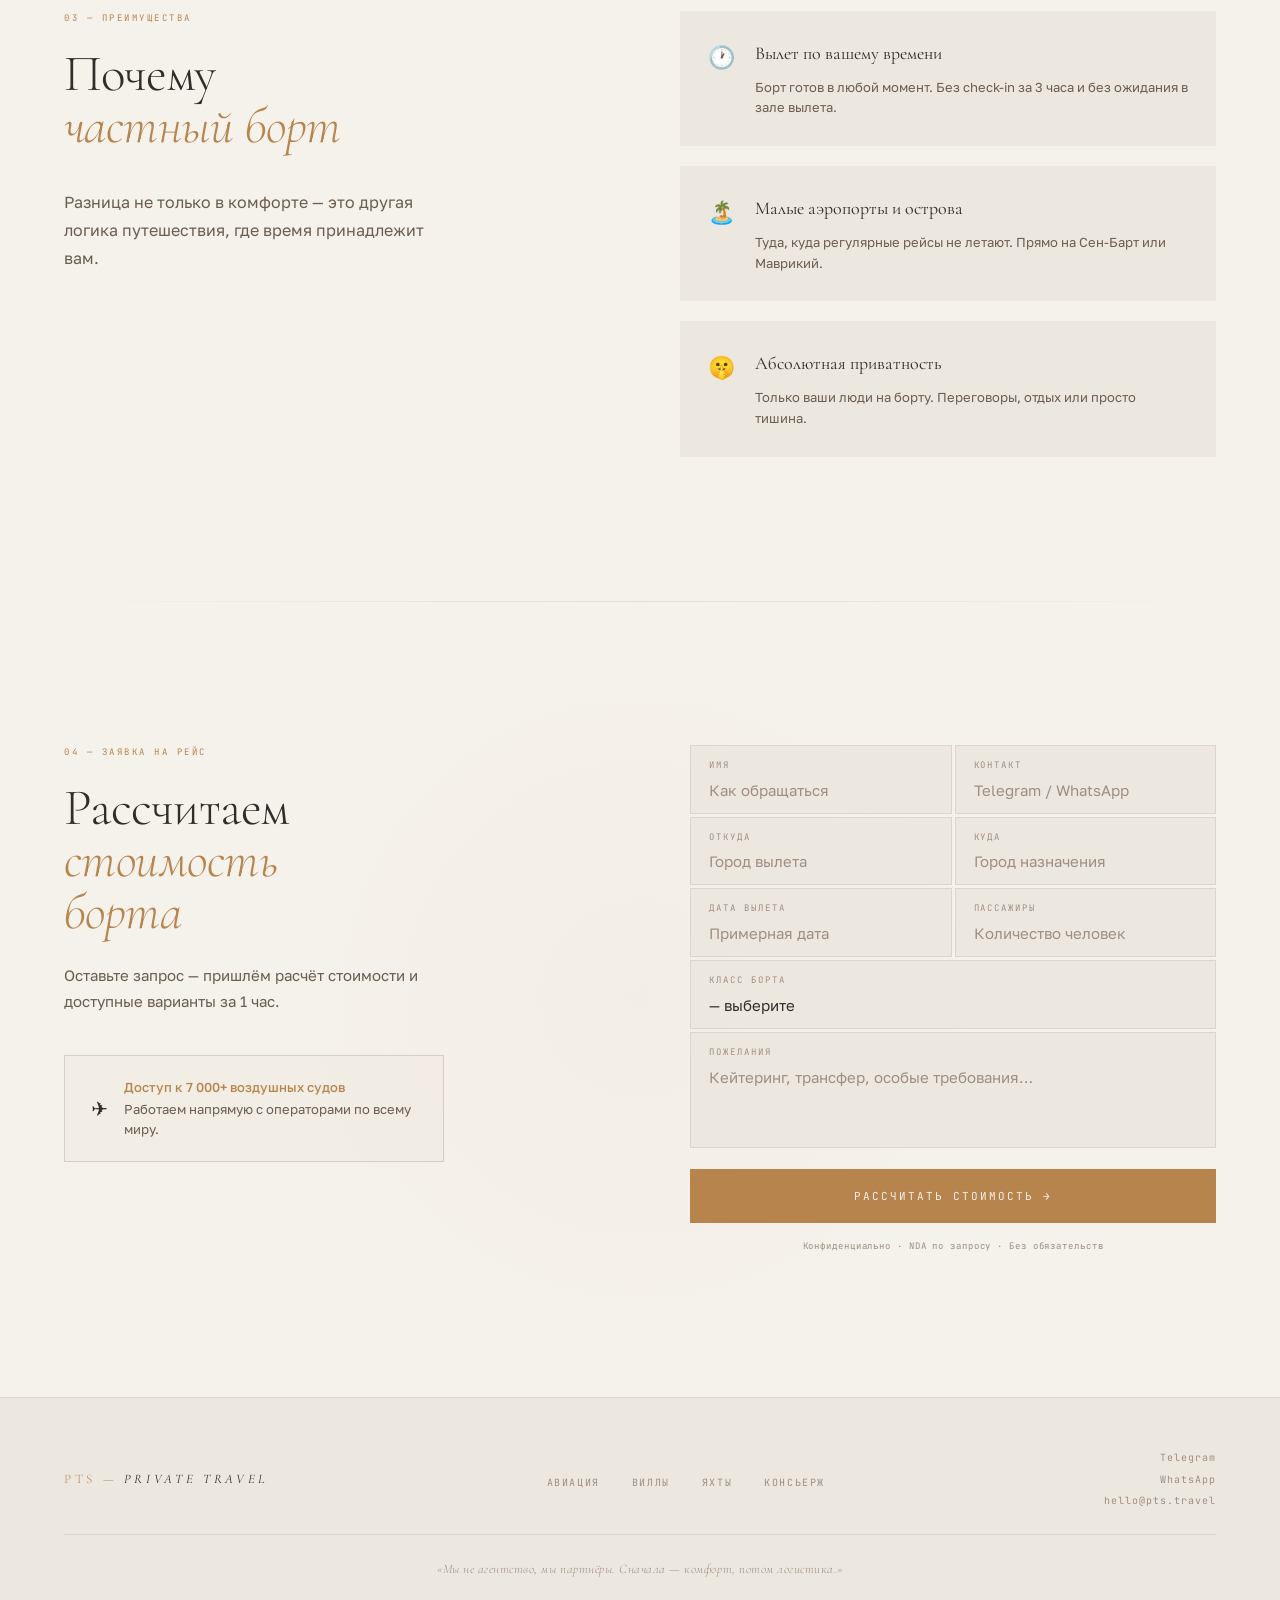
==== commit 5b2410d4: "UI overhaul: light theme, Golos Text, hero glass cards, multi-step form - Switch to warm ivory light" ====
--- a/aviation.html
+++ b/aviation.html
@@ -122,12 +122,14 @@
 <!-- HERO -->
 <section class="hero">
   <div class="hero-bg" style="background-image: url('https://images.unsplash.com/photo-1540962351504-03099e0a754b?w=1920&q=80');"></div>
-  <span class="hero-label">Бизнес-авиация</span>
-  <h1 class="hero-title">Взлёт<br>по вашему<br><em>расписанию</em></h1>
-  <p class="hero-sub">Никаких очередей, никаких стыковок, никаких компромиссов. Частный борт — это не роскошь, это время, которое вы возвращаете себе.</p>
-  <div class="hero-actions">
-    <a href="#jets" class="btn-primary">Типы бортов</a>
-    <a href="#form" class="btn-ghost">Заказать рейс</a>
+  <div class="hero-glass">
+    <span class="hero-label">Бизнес-авиация</span>
+    <h1 class="hero-title">Взлёт<br>по вашему<br><em>расписанию</em></h1>
+    <p class="hero-sub">Никаких очередей, никаких стыковок, никаких компромиссов. Частный борт — это не роскошь, это время, которое вы возвращаете себе.</p>
+    <div class="hero-actions">
+      <a href="#jets" class="btn-primary">Типы бортов</a>
+      <a href="#form" class="btn-ghost">Заказать рейс</a>
+    </div>
   </div>
   <div class="hero-scroll-indicator">
     <div class="scroll-line"></div>
--- a/style.css
+++ b/style.css
@@ -1,36 +1,37 @@
 /* =============================================
    PTS — Private Travel Services
-   Shared Design System
-   Palette: Charcoal / Warm Brown / Dark Mocha / Honey / Cream
+   Design System — Quiet Luxury / Light Theme
+   Palette: Ivory · Warm Stone · Honey · Charcoal
    ============================================= */
 
-@import url('https://fonts.googleapis.com/css2?family=Cormorant+Garamond:ital,wght@0,300;0,400;0,600;1,300;1,400;1,600&family=Tenor+Sans&family=JetBrains+Mono:wght@300;400&display=swap');
+@import url('https://fonts.googleapis.com/css2?family=Cormorant+Garamond:ital,wght@0,300;0,400;0,600;1,300;1,400;1,600&family=Golos+Text:wght@400;500;600;700&family=JetBrains+Mono:wght@300;400&display=swap');
 
 :root {
-  /* Palette from image */
+  /* Raw palette */
   --charcoal:   #2f2e2b;
   --mocha:      #4a3f32;
   --brown:      #7a6550;
-  --honey:      #c4976a;
-  --cream:      #d8cfc2;
-  --cream-light:#ede8df;
-
-  /* Semantic */
-  --bg:         #2a2925;
-  --bg2:        #312f2b;
-  --bg3:        #3a3730;
-  --surface:    #403d37;
+  --honey:      #b8844e;
+  --honey-lt:   #cc9d6a;
+  --stone:      #d8cfc2;
+  --ivory:      #f5f1eb;
+
+  /* Semantic — light theme */
+  --bg:         #f5f1eb;
+  --bg2:        #ede8df;
+  --bg3:        #e4ddd3;
+  --surface:    #dbd4c8;
   --accent:     var(--honey);
-  --accent-lt:  #d4aa80;
-  --text:       var(--cream-light);
-  --text-muted: #9a8e7e;
-  --text-dim:   #6a6050;
-  --border:     rgba(196,151,106,0.18);
-  --border-dim: rgba(122,101,80,0.25);
+  --accent-lt:  var(--honey-lt);
+  --text:       var(--charcoal);
+  --text-muted: #6b5d4f;
+  --text-dim:   #9e8f80;
+  --border:     rgba(122,101,80,0.22);
+  --border-dim: rgba(122,101,80,0.14);
 
   /* Type */
   --serif: 'Cormorant Garamond', Georgia, serif;
-  --sans:  'Tenor Sans', sans-serif;
+  --sans:  'Golos Text', system-ui, sans-serif;
   --mono:  'JetBrains Mono', monospace;
 }
 
@@ -40,7 +41,7 @@
 body {
   background: var(--bg);
   color: var(--text);
-  font-family: var(--serif);
+  font-family: var(--sans);
   font-size: 18px;
   line-height: 1.65;
   overflow-x: hidden;
@@ -50,31 +51,30 @@
 /* CURSOR */
 .cursor {
   position: fixed;
-  width: 8px; height: 8px;
+  width: 7px; height: 7px;
   background: var(--honey);
   border-radius: 50%;
   pointer-events: none;
   z-index: 9999;
   transform: translate(-50%,-50%);
   transition: width .25s, height .25s;
-  mix-blend-mode: screen;
 }
 .cursor-ring {
   position: fixed;
-  width: 34px; height: 34px;
-  border: 1px solid rgba(196,151,106,.35);
+  width: 32px; height: 32px;
+  border: 1px solid rgba(122,101,80,.3);
   border-radius: 50%;
   pointer-events: none;
   z-index: 9998;
   transform: translate(-50%,-50%);
 }
 
-/* NOISE */
+/* NOISE — very subtle on light */
 body::before {
   content: '';
   position: fixed; inset: 0;
   background-image: url("data:image/svg+xml,%3Csvg viewBox='0 0 200 200' xmlns='http://www.w3.org/2000/svg'%3E%3Cfilter id='n'%3E%3CfeTurbulence type='fractalNoise' baseFrequency='.85' numOctaves='4' stitchTiles='stitch'/%3E%3C/filter%3E%3Crect width='100%25' height='100%25' filter='url(%23n)'/%3E%3C/svg%3E");
-  opacity: .028;
+  opacity: .018;
   pointer-events: none;
   z-index: 9000;
 }
@@ -87,17 +87,18 @@
   display: flex;
   align-items: center;
   justify-content: space-between;
-  padding: 30px 64px;
-  transition: background .4s, padding .4s, border-color .4s, backdrop-filter .4s;
+  padding: 28px 64px;
+  transition: background .4s, padding .4s, border-color .4s, box-shadow .4s;
   border-bottom: 1px solid var(--border-dim);
-  background: rgba(42,41,37,.6);
-  backdrop-filter: blur(14px);
+  background: rgba(245,241,235,.82);
+  backdrop-filter: blur(16px);
+  -webkit-backdrop-filter: blur(16px);
 }
 nav.scrolled {
-  background: rgba(42,41,37,.94);
-  backdrop-filter: blur(24px);
-  padding: 18px 64px;
-  border-bottom-color: rgba(122,101,80,.45);
+  background: rgba(245,241,235,.97);
+  padding: 16px 64px;
+  border-bottom-color: var(--border);
+  box-shadow: 0 1px 24px rgba(74,63,50,.06);
 }
 
 .nav-logo {
@@ -106,11 +107,11 @@
   font-weight: 300;
   letter-spacing: .28em;
   text-transform: uppercase;
-  color: var(--accent-lt);
+  color: var(--honey);
   text-decoration: none;
   line-height: 1;
 }
-.nav-logo span { font-style: italic; color: var(--cream-light); font-weight: 400; }
+.nav-logo span { font-style: italic; color: var(--charcoal); font-weight: 400; }
 
 .nav-links {
   display: flex;
@@ -136,7 +137,7 @@
   background: var(--honey);
   transition: width .3s;
 }
-.nav-links a:hover, .nav-links a.active { color: var(--cream-light); }
+.nav-links a:hover, .nav-links a.active { color: var(--charcoal); }
 .nav-links a:hover::after, .nav-links a.active::after { width: 100%; }
 
 .nav-cta {
@@ -160,7 +161,7 @@
   transition: transform .3s ease;
   z-index: -1;
 }
-.nav-cta:hover { color: var(--bg); }
+.nav-cta:hover { color: var(--ivory); }
 .nav-cta:hover::before { transform: translateX(0); }
 
 /* HAMBURGER mobile */
@@ -196,17 +197,36 @@
   content: '';
   position: absolute; inset: 0;
   background:
-    linear-gradient(180deg, rgba(42,41,37,.25) 0%, rgba(42,41,37,.1) 35%, rgba(42,41,37,.6) 70%, var(--bg) 100%),
-    radial-gradient(ellipse 70% 50% at 65% 35%, rgba(196,151,106,.05) 0%, transparent 60%);
+    linear-gradient(180deg, rgba(10,9,8,.18) 0%, rgba(10,9,8,.06) 30%, rgba(10,9,8,.42) 70%, rgba(10,9,8,.72) 100%),
+    radial-gradient(ellipse 70% 50% at 65% 35%, rgba(184,132,78,.04) 0%, transparent 60%);
+}
+
+/* ── HERO GLASS CARD ── */
+.hero-glass {
+  position: relative;
+  z-index: 1;
+  display: inline-flex;
+  flex-direction: column;
+  padding: 52px 56px 48px;
+  background: rgba(245,241,235,.88);
+  backdrop-filter: blur(20px);
+  -webkit-backdrop-filter: blur(20px);
+  border: 1px solid rgba(122,101,80,.18);
+  border-top-color: rgba(184,132,78,.2);
+  max-width: 700px;
+  box-shadow: 0 8px 64px rgba(10,9,8,.14), inset 0 1px 0 rgba(255,255,255,.6);
+}
+@media (max-width: 640px) {
+  .hero-glass { padding: 32px 28px 28px; max-width: 100%; display: flex; }
 }
 
 .hero-label {
   font-family: var(--mono);
   font-size: 10px;
-  letter-spacing: .22em;
+  letter-spacing: .24em;
   text-transform: uppercase;
   color: var(--honey);
-  margin-bottom: 28px;
+  margin-bottom: 24px;
   opacity: 0;
   animation: fadeUp .8s .3s forwards;
 }
@@ -218,21 +238,22 @@
   font-weight: 300;
   line-height: .95;
   letter-spacing: -.015em;
-  color: var(--cream-light);
-  margin-bottom: 36px;
+  color: var(--charcoal);
+  margin-bottom: 28px;
   max-width: 780px;
   opacity: 0;
   animation: fadeUp .9s .5s forwards;
 }
-.hero-title em { font-style: italic; color: var(--accent-lt); }
+.hero-title em { font-style: italic; color: var(--honey); }
 
 .hero-sub {
-  font-size: 16px;
-  font-weight: 300;
+  font-family: var(--sans);
+  font-size: 15px;
+  font-weight: 400;
   line-height: 1.75;
-  color: rgba(216,207,194,.6);
-  max-width: 500px;
-  margin-bottom: 52px;
+  color: var(--text-muted);
+  max-width: 480px;
+  margin-bottom: 44px;
   opacity: 0;
   animation: fadeUp .9s .7s forwards;
 }
@@ -249,25 +270,25 @@
   font-size: 11px;
   letter-spacing: .16em;
   text-transform: uppercase;
-  color: var(--bg);
+  color: var(--ivory);
   background: var(--honey);
   text-decoration: none;
   padding: 16px 40px;
   transition: all .3s;
 }
-.btn-primary:hover { background: var(--accent-lt); transform: translateY(-2px); }
+.btn-primary:hover { background: var(--honey-lt); transform: translateY(-2px); }
 
 .btn-ghost {
   font-family: var(--mono);
   font-size: 11px;
   letter-spacing: .16em;
   text-transform: uppercase;
-  color: var(--text-dim);
+  color: var(--text-muted);
   text-decoration: none;
   display: flex; align-items: center; gap: 12px;
   transition: color .3s;
 }
-.btn-ghost:hover { color: var(--cream); }
+.btn-ghost:hover { color: var(--charcoal); }
 .btn-ghost::after {
   content: '';
   display: block; width: 48px; height: 1px;
@@ -290,12 +311,12 @@
   font-size: 9px;
   letter-spacing: .2em;
   text-transform: uppercase;
-  color: var(--text-dim);
+  color: rgba(245,241,235,.55);
   writing-mode: vertical-rl;
 }
 .scroll-line {
   width: 1px; height: 56px;
-  background: linear-gradient(to bottom, var(--honey), transparent);
+  background: linear-gradient(to bottom, rgba(184,132,78,.8), transparent);
   animation: scrollPulse 2s ease-in-out infinite;
 }
 
@@ -304,7 +325,7 @@
   overflow: hidden;
   border-top: 1px solid var(--border-dim);
   border-bottom: 1px solid var(--border-dim);
-  padding: 16px 0;
+  padding: 14px 0;
   background: var(--bg2);
   position: relative;
 }
@@ -326,23 +347,23 @@
   white-space: nowrap;
   font-family: var(--serif);
   font-style: italic;
-  font-size: 14px;
+  font-size: 13px;
   font-weight: 300;
   color: var(--text-dim);
-  letter-spacing: .06em;
+  letter-spacing: .08em;
   padding: 0 36px;
   display: flex; align-items: center; gap: 36px;
 }
 .marquee-item::after {
   content: '◆';
-  font-size: 5px;
+  font-size: 4px;
   color: var(--honey);
-  opacity: .5;
+  opacity: .45;
 }
 
 /* ── SECTION COMMONS ── */
 .section {
-  padding: 128px 64px;
+  padding: 144px 64px;
   position: relative;
 }
 .section + .section::before,
@@ -359,81 +380,81 @@
 .section-label {
   display: block;
   font-family: var(--mono);
-  font-size: 10px;
-  letter-spacing: .24em;
+  font-size: 9px;
+  letter-spacing: .28em;
   text-transform: uppercase;
   color: var(--honey);
-  margin-bottom: 20px;
+  margin-bottom: 22px;
 }
 .section-title {
   font-family: var(--serif);
-  font-size: clamp(36px, 4vw, 68px);
+  font-size: clamp(38px, 4vw, 72px);
   font-weight: 300;
   line-height: 1.02;
   letter-spacing: -.01em;
-  color: var(--cream-light);
-}
-.section-title em { font-style: italic; color: var(--accent-lt); }
+  color: var(--charcoal);
+}
+.section-title em { font-style: italic; color: var(--honey); }
 
 /* ── SERVICES GRID (index) ── */
 .services-grid {
   display: grid;
   grid-template-columns: repeat(4, 1fr);
-  gap: 2px;
-  margin-top: 72px;
+  gap: 1px;
+  margin-top: 80px;
+  background: var(--border-dim);
+  border: 1px solid var(--border-dim);
 }
 .service-card {
   position: relative;
-  padding: 52px 36px 44px;
-  background: var(--bg2);
+  padding: 56px 36px 48px;
+  background: var(--bg);
   border-top: 2px solid transparent;
   transition: all .4s;
   text-decoration: none;
   display: flex; flex-direction: column;
-  min-height: 340px;
+  min-height: 360px;
   overflow: hidden;
 }
 .service-card::before {
   content: '';
   position: absolute; inset: 0;
-  background: radial-gradient(ellipse at 50% 0%, rgba(196,151,106,.07) 0%, transparent 65%);
+  background: radial-gradient(ellipse at 50% 0%, rgba(184,132,78,.06) 0%, transparent 65%);
   opacity: 0; transition: opacity .4s;
 }
-.service-card:hover { border-top-color: var(--honey); background: var(--bg3); }
+.service-card:hover { border-top-color: var(--honey); background: var(--bg2); }
 .service-card:hover::before { opacity: 1; }
 
 .service-card-num {
   font-family: var(--mono);
-  font-size: 10px;
-  letter-spacing: .2em;
-  color: var(--text-dim);
-  margin-bottom: 36px;
-}
-.service-card-icon {
-  font-size: 32px;
-  margin-bottom: 20px;
-  display: block;
-}
+  font-size: 9px;
+  letter-spacing: .24em;
+  color: var(--honey);
+  margin-bottom: 40px;
+  opacity: .7;
+}
+.service-card-icon { display: none; }
+
 .service-card-name {
   font-family: var(--serif);
-  font-size: 24px;
+  font-size: 26px;
   font-weight: 400;
-  color: var(--cream-light);
+  color: var(--charcoal);
   margin-bottom: 16px;
   line-height: 1.15;
 }
 .service-card-desc {
   font-size: 14px;
-  font-weight: 300;
+  font-weight: 400;
   color: var(--text-muted);
-  line-height: 1.65;
+  line-height: 1.7;
   flex: 1;
 }
 .service-card-link {
-  margin-top: 32px;
-  font-family: var(--mono);
-  font-size: 10px;
-  letter-spacing: .16em;
+  margin-top: 36px;
+  font-family: var(--mono);
+  font-size: 9px;
+  letter-spacing: .2em;
   text-transform: uppercase;
   color: var(--honey);
   display: flex; align-items: center; gap: 10px;
@@ -446,33 +467,35 @@
 .why-grid {
   display: grid;
   grid-template-columns: repeat(3, 1fr);
-  gap: 2px;
-  margin-top: 64px;
+  gap: 0;
+  margin-top: 72px;
 }
 .why-item {
-  padding: 40px 32px;
-  background: var(--bg);
-  transition: background .3s;
-}
-.why-item:hover { background: var(--bg3); }
-.why-item svg { width: 28px; height: 28px; margin-bottom: 20px; }
+  padding: 44px 36px;
+  background: transparent;
+  border: 1px solid var(--border-dim);
+  margin: -1px 0 0 -1px;
+  transition: background .3s, border-color .3s;
+}
+.why-item:hover { background: var(--bg3); border-color: var(--border); }
+.why-item svg { width: 24px; height: 24px; margin-bottom: 22px; }
 .why-item-title {
   font-family: var(--serif);
-  font-size: 18px;
+  font-size: 19px;
   font-weight: 400;
-  color: var(--cream-light);
+  color: var(--charcoal);
   margin-bottom: 10px;
 }
 .why-item-text {
   font-size: 13px;
-  font-weight: 300;
+  font-weight: 400;
   color: var(--text-muted);
-  line-height: 1.6;
+  line-height: 1.65;
 }
 
 /* ── FORM SECTION ── */
 .form-section {
-  padding: 128px 64px;
+  padding: 144px 64px;
   position: relative;
   overflow: hidden;
 }
@@ -488,7 +511,7 @@
   top: 50%; left: 50%;
   transform: translate(-50%,-50%);
   width: 700px; height: 700px;
-  background: radial-gradient(circle, rgba(196,151,106,.04) 0%, transparent 70%);
+  background: radial-gradient(circle, rgba(184,132,78,.03) 0%, transparent 70%);
   pointer-events: none;
 }
 
@@ -502,7 +525,7 @@
 .form-left { position: relative; z-index: 1; }
 .form-left .section-title { margin-bottom: 24px; }
 .form-left p {
-  font-size: 16px; font-weight: 300;
+  font-size: 15px; font-weight: 400;
   color: var(--text-muted);
   line-height: 1.75;
   margin-bottom: 40px;
@@ -513,14 +536,14 @@
   display: flex; align-items: center; gap: 16px;
   padding: 22px 26px;
   border: 1px solid var(--border);
-  background: rgba(196,151,106,.04);
+  background: rgba(184,132,78,.04);
   max-width: 380px;
 }
-.form-badge-icon { font-size: 22px; flex-shrink: 0; }
-.form-badge-text { font-size: 13px; font-weight: 300; color: var(--text-muted); line-height: 1.5; }
+.form-badge-icon { font-size: 20px; flex-shrink: 0; }
+.form-badge-text { font-size: 13px; font-weight: 400; color: var(--text-muted); line-height: 1.5; }
 .form-badge-text strong {
-  display: block; font-weight: 400;
-  color: var(--accent-lt); font-size: 14px;
+  display: block; font-weight: 500;
+  color: var(--honey); font-size: 13px;
   margin-bottom: 3px;
 }
 
@@ -532,7 +555,7 @@
   font-size: 9px; letter-spacing: .22em;
   text-transform: uppercase;
   color: var(--text-dim);
-  padding: 13px 18px 0;
+  padding: 12px 18px 0;
   background: var(--bg2);
   border: 1px solid var(--border-dim);
   border-bottom: none;
@@ -547,26 +570,26 @@
   background: var(--bg2);
   border: 1px solid var(--border-dim);
   border-top: none;
-  color: var(--cream-light);
-  font-family: var(--serif);
-  font-size: 16px; font-weight: 300;
-  padding: 8px 18px 16px;
+  color: var(--charcoal);
+  font-family: var(--sans);
+  font-size: 15px; font-weight: 400;
+  padding: 8px 18px 14px;
   outline: none; width: 100%;
   transition: border-color .3s;
   -webkit-appearance: none; appearance: none;
 }
 input:focus, textarea:focus, select:focus { border-color: var(--border); }
 textarea { resize: none; min-height: 88px; }
-input::placeholder, textarea::placeholder { color: var(--text-dim); font-style: italic; }
+input::placeholder, textarea::placeholder { color: var(--text-dim); font-style: normal; }
 select { cursor: none; }
-select option { background: var(--bg2); color: var(--cream-light); }
+select option { background: var(--bg2); color: var(--charcoal); }
 
 .form-row { display: grid; grid-template-columns: 1fr 1fr; gap: 3px; }
 
 .btn-submit {
   margin-top: 18px;
   background: var(--honey);
-  color: var(--bg);
+  color: var(--ivory);
   border: none;
   font-family: var(--mono);
   font-size: 11px; letter-spacing: .18em;
@@ -575,7 +598,7 @@
   cursor: none; width: 100%;
   transition: all .3s;
 }
-.btn-submit:hover { background: var(--accent-lt); transform: translateY(-2px); }
+.btn-submit:hover { background: var(--honey-lt); transform: translateY(-2px); }
 
 .form-fine {
   font-family: var(--mono);
@@ -596,14 +619,15 @@
 .form-success h3 {
   font-family: var(--serif);
   font-size: 32px; font-weight: 300;
-  color: var(--cream-light); margin-bottom: 16px;
-}
-.form-success p { font-size: 15px; font-weight: 300; color: var(--text-muted); }
+  color: var(--charcoal); margin-bottom: 16px;
+}
+.form-success p { font-size: 15px; font-weight: 400; color: var(--text-muted); }
 
 /* ── FOOTER ── */
 footer {
   padding: 52px 64px 44px;
   border-top: 1px solid var(--border-dim);
+  background: var(--bg2);
   display: flex; align-items: center;
   justify-content: space-between;
   flex-wrap: wrap; gap: 24px;
@@ -612,9 +636,9 @@
   font-family: var(--serif);
   font-size: 13px; font-weight: 300;
   letter-spacing: .28em; text-transform: uppercase;
-  color: var(--accent-lt); text-decoration: none;
-}
-.footer-logo span { font-style: italic; color: var(--cream-light); font-weight: 400; }
+  color: var(--honey); text-decoration: none;
+}
+.footer-logo span { font-style: italic; color: var(--charcoal); font-weight: 400; }
 
 .footer-nav {
   display: flex; gap: 32px; list-style: none;
@@ -672,7 +696,7 @@
 /* REVEAL */
 .reveal {
   opacity: 0;
-  transform: translateY(28px);
+  transform: translateY(24px);
   transition: opacity .7s ease, transform .7s ease;
 }
 .reveal.visible { opacity: 1; transform: translateY(0); }
@@ -685,8 +709,8 @@
 @media (max-width: 1100px) {
   nav, nav.scrolled { padding-left: 36px; padding-right: 36px; }
   .hero { padding: 0 36px 72px; }
-  .section { padding: 96px 36px; }
-  .form-section { padding: 96px 36px; }
+  .section { padding: 112px 36px; }
+  .form-section { padding: 112px 36px; }
   .form-section::before { left: 36px; right: 36px; }
   footer { padding: 44px 36px 36px; }
   .services-grid { grid-template-columns: repeat(2, 1fr); }
